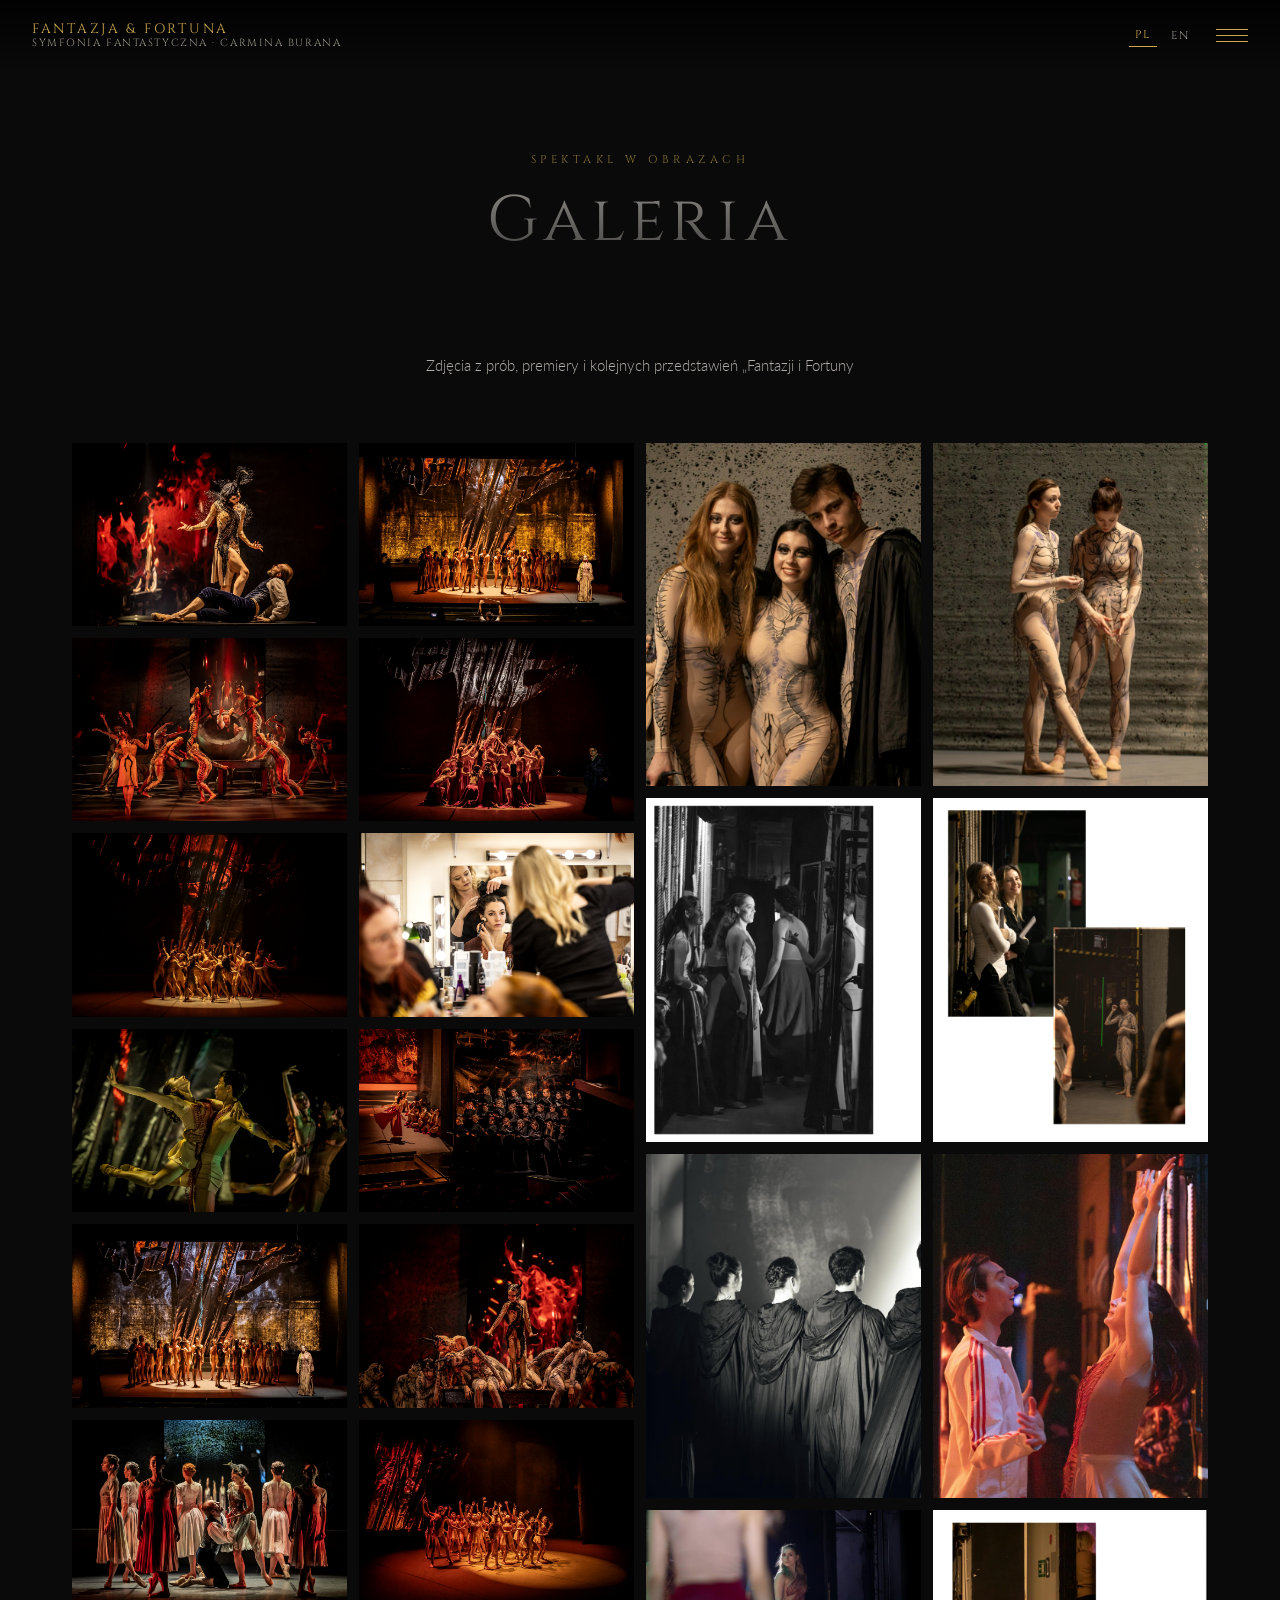
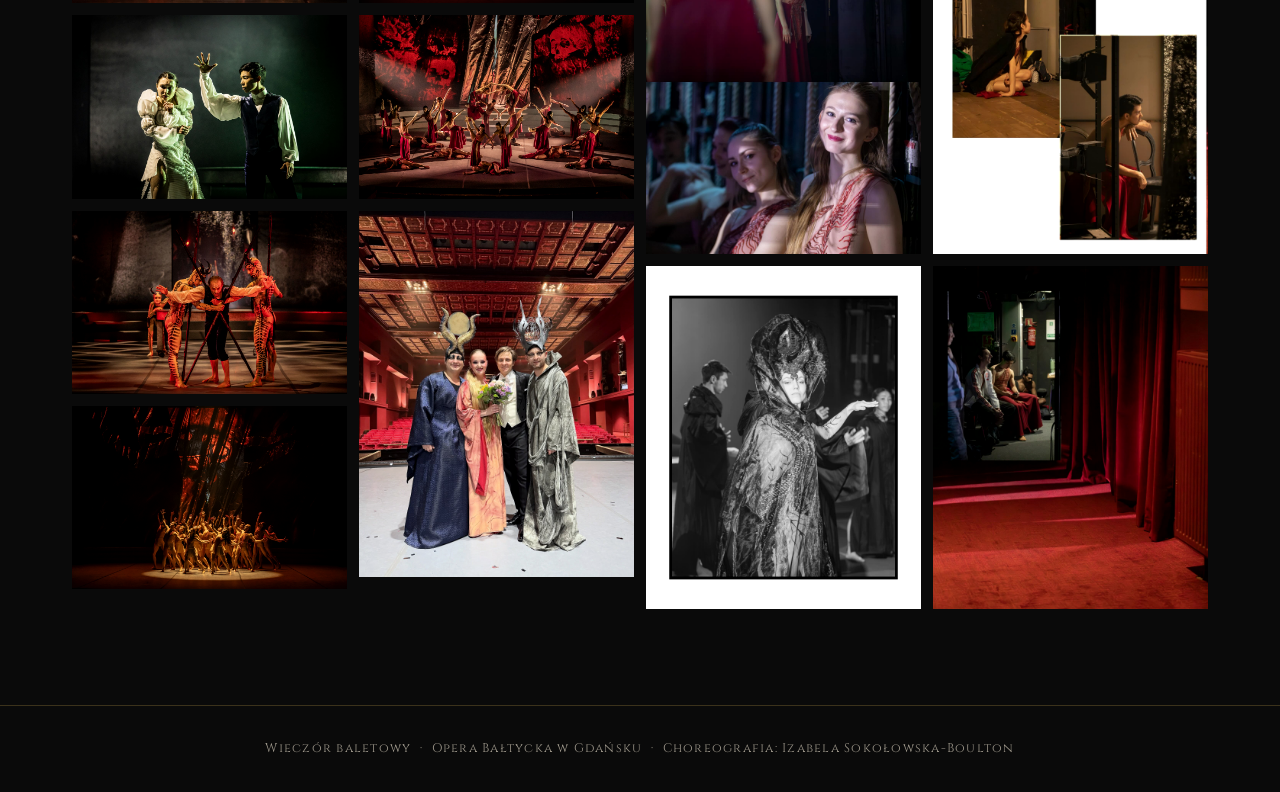
==== galeria.html @ 408fec38 "Initial commit: strona o balecie „Fantazja & Fortuna" Wieczór baletowy Opery Bałtyckiej w Gdańsku w " ====
<!DOCTYPE html>
<html lang="pl">
<head>
  <meta charset="UTF-8">
  <meta name="viewport" content="width=device-width, initial-scale=1.0">
  <title>Galeria — Fantazja &amp; Fortuna</title>
  <link rel="stylesheet" href="css/main.css">
  <link rel="stylesheet" href="css/pages.css">
</head>
<body>

  <header class="nav">
    <a href="index.html" class="nav__logo">
      Fantazja &amp; Fortuna
      <span data-pl="Symfonia fantastyczna · Carmina Burana" data-en="Symphonie fantastique · Carmina Burana">Symfonia fantastyczna · Carmina Burana</span>
    </a>
    <div class="nav__right">
      <div class="lang-toggle">
        <button data-lang="pl" class="active">PL</button>
        <button data-lang="en">EN</button>
      </div>
      <button class="hamburger" aria-label="Menu"><span></span><span></span><span></span></button>
    </div>
  </header>

  <div class="menu-overlay">
    <nav>
      <a href="historia.html"  data-pl="Historia"  data-en="History">Historia</a>
      <a href="postacie.html"  data-pl="Postacie"  data-en="Characters">Postacie</a>
      <a href="libretto.html"  data-pl="Libretto"  data-en="Libretto">Libretto</a>
      <a href="galeria.html"   data-pl="Galeria"   data-en="Gallery">Galeria</a>
      <a href="tworcy.html"    data-pl="Twórcy"    data-en="Creators">Twórcy</a>
      <a href="kulisy.html"    data-pl="Kulisy"    data-en="Behind the Scenes">Kulisy</a>
      <a href="wywiad.html"    data-pl="Wywiad"    data-en="Interview">Wywiad</a>
      <a href="recenzje.html"  data-pl="Recenzje"  data-en="Press">Recenzje</a>
    </nav>
  </div>

  <div class="page-wrapper">
    <div class="page-hero fade-in">
      <p class="page-hero__subtitle" data-pl="Spektakl w obrazach" data-en="The performance in images">Spektakl w obrazach</p>
      <h1 class="page-hero__title" data-pl="Galeria" data-en="Gallery">Galeria</h1>
    </div>

    <div class="content-container">

      <p class="reviews-intro fade-in"
         data-pl="Zdjęcia z prób, premiery i kolejnych przedstawień „Fantazji i Fortuny" w Operze Bałtyckiej. Kliknij dowolne zdjęcie, by powiększyć."
         data-en="Photographs from rehearsals, the premiere and subsequent performances of 'Fantazja i Fortuna' at the Baltic Opera. Click any image to enlarge.">
        Zdjęcia z prób, premiery i kolejnych przedstawień „Fantazji i Fortuny" w Operze Bałtyckiej. Kliknij dowolne zdjęcie, by powiększyć.
      </p>

      <div class="gallery-grid fade-in">
        <div class="gallery-item"><img src="images/em9a0101.jpg"  alt="Fantazja i Fortuna" loading="lazy"></div>
        <div class="gallery-item"><img src="images/em9a0285.jpg"  alt="Fantazja i Fortuna" loading="lazy"></div>
        <div class="gallery-item"><img src="images/em9a2918.jpg"  alt="Fantazja i Fortuna" loading="lazy"></div>
        <div class="gallery-item"><img src="images/em9a3453.jpg"  alt="Fantazja i Fortuna" loading="lazy"></div>
        <div class="gallery-item"><img src="images/em9a3940.jpg"  alt="Fantazja i Fortuna" loading="lazy"></div>
        <div class="gallery-item"><img src="images/em9a8054.jpg"  alt="Fantazja i Fortuna" loading="lazy"></div>
        <div class="gallery-item"><img src="images/em9a9064.jpg"  alt="Fantazja i Fortuna" loading="lazy"></div>
        <div class="gallery-item"><img src="images/em9a9777.jpg"  alt="Fantazja i Fortuna" loading="lazy"></div>

        <div class="gallery-item"><img src="images/Gallery/operabaltycka_1772820057_3847015925665320920_4190660989.jpg" alt="Fantazja i Fortuna" loading="lazy"></div>
        <div class="gallery-item"><img src="images/Gallery/operabaltycka_1772820057_3847015925740859498_4190660989.jpg" alt="Fantazja i Fortuna" loading="lazy"></div>
        <div class="gallery-item"><img src="images/Gallery/operabaltycka_1772820057_3847015925942179616_4190660989.jpg" alt="Fantazja i Fortuna" loading="lazy"></div>
        <div class="gallery-item"><img src="images/Gallery/operabaltycka_1772982040_3848374739979318592_4190660989.jpg" alt="Fantazja i Fortuna" loading="lazy"></div>
        <div class="gallery-item"><img src="images/Gallery/operabaltycka_1773072011_3849129467889825690_4190660989.jpg" alt="Fantazja i Fortuna" loading="lazy"></div>
        <div class="gallery-item"><img src="images/Gallery/operabaltycka_1773072011_3849129467906620906_4190660989.jpg" alt="Fantazja i Fortuna" loading="lazy"></div>
        <div class="gallery-item"><img src="images/Gallery/operabaltycka_1773072011_3849129469517206014_4190660989.jpg" alt="Fantazja i Fortuna" loading="lazy"></div>
        <div class="gallery-item"><img src="images/Gallery/operabaltycka_1774446989_3860663620112060786_4190660989.jpg" alt="Fantazja i Fortuna" loading="lazy"></div>

        <div class="gallery-item"><img src="images/Gallery/michalslawecki_1773578879_3853375913857956990_328093581.jpg" alt="Michał Sławecki — Fortuna" loading="lazy"></div>

        <div class="gallery-item"><img src="images/Gallery/vicatrus__1773865595_3855784409589149891_52943189507.jpg" alt="Fantazja i Fortuna" loading="lazy"></div>
        <div class="gallery-item"><img src="images/Gallery/vicatrus__1773865595_3855784413791813294_52943189507.jpg" alt="Fantazja i Fortuna" loading="lazy"></div>
        <div class="gallery-item"><img src="images/Gallery/vicatrus__1773865595_3855784413967943851_52943189507.jpg" alt="Fantazja i Fortuna" loading="lazy"></div>
        <div class="gallery-item"><img src="images/Gallery/vicatrus__1773865595_3855784416752991549_52943189507.jpg" alt="Fantazja i Fortuna" loading="lazy"></div>
        <div class="gallery-item"><img src="images/Gallery/vicatrus__1773865595_3855784425846275088_52943189507.jpg" alt="Fantazja i Fortuna" loading="lazy"></div>
        <div class="gallery-item"><img src="images/Gallery/vicatrus__1773865595_3855784427733667390_52943189507.jpg" alt="Fantazja i Fortuna" loading="lazy"></div>
        <div class="gallery-item"><img src="images/Gallery/vicatrus__1773865595_3855784431114280776_52943189507.jpg" alt="Fantazja i Fortuna" loading="lazy"></div>
        <div class="gallery-item"><img src="images/Gallery/vicatrus__1773865595_3855784433899309287_52943189507.jpg" alt="Fantazja i Fortuna" loading="lazy"></div>
        <div class="gallery-item"><img src="images/Gallery/vicatrus__1773865595_3855784437917476247_52943189507.jpg" alt="Fantazja i Fortuna" loading="lazy"></div>
        <div class="gallery-item"><img src="images/Gallery/vicatrus__1773865595_3855784441105092769_52943189507.jpg" alt="Fantazja i Fortuna" loading="lazy"></div>
      </div>

    </div>
  </div>

  <!-- LIGHTBOX -->
  <div class="lightbox">
    <button class="lightbox__close" aria-label="Zamknij">×</button>
    <button class="lightbox__nav lightbox__prev" aria-label="Poprzednie">‹</button>
    <img class="lightbox__img" src="" alt="">
    <button class="lightbox__nav lightbox__next" aria-label="Następne">›</button>
  </div>

  <footer>
    <p>
      <span data-pl="Wieczór baletowy" data-en="A ballet evening">Wieczór baletowy</span>
      &nbsp;·&nbsp; Opera Bałtycka w Gdańsku &nbsp;·&nbsp;
      <span data-pl="Choreografia: Izabela Sokołowska-Boulton" data-en="Choreography: Izabela Sokołowska-Boulton">Choreografia: Izabela Sokołowska-Boulton</span>
    </p>
  </footer>

  <script src="js/main.js"></script>
</body>
</html>
---- css/main.css ----
@import url('https://fonts.googleapis.com/css2?family=Cinzel:wght@400;600;700&family=Lato:wght@300;400;700&display=swap');

/* ── ZMIENNE ── */
:root {
  --bg:         #0a0a0a;
  --bg-2:       #111111;
  --bg-3:       #1a1a1a;
  --text:       #f5f0e8;
  --text-muted: #9a9488;
  --gold:       #c9a84c;
  --gold-dark:  #8a6f2e;
  --red:        #8b1a1a;
  --border:     rgba(201,168,76,0.25);
  --border-h:   rgba(201,168,76,0.6);

  --font-display: 'Cinzel', serif;
  --font-body:    'Lato', sans-serif;

  --nav-h: 70px;
  --max-w: 1200px;
  --transition: 0.35s ease;
}

/* ── RESET ── */
*, *::before, *::after { box-sizing: border-box; margin: 0; padding: 0; }
html { scroll-behavior: smooth; }

body {
  background: var(--bg);
  color: var(--text);
  font-family: var(--font-body);
  font-weight: 300;
  line-height: 1.75;
  min-height: 100dvh;
}

img { display: block; max-width: 100%; }
a  { color: var(--gold); text-decoration: none; transition: color var(--transition); }
a:hover { color: var(--text); }

/* ── NAWIGACJA ── */
.nav {
  position: fixed;
  top: 0; left: 0; right: 0;
  z-index: 100;
  display: flex;
  align-items: center;
  justify-content: space-between;
  padding: 0 2rem;
  height: var(--nav-h);
  background: linear-gradient(to bottom, rgba(0,0,0,0.85) 0%, transparent 100%);
  transition: background var(--transition);
}

.nav.scrolled {
  background: rgba(10,10,10,0.97);
  border-bottom: 1px solid var(--border);
}

/* Logo */
.nav__logo {
  font-family: var(--font-display);
  font-size: 0.85rem;
  letter-spacing: 0.2em;
  color: var(--gold);
  text-transform: uppercase;
  text-decoration: none;
  line-height: 1.2;
}
.nav__logo span { display: block; font-size: 0.65rem; color: var(--text-muted); letter-spacing: 0.15em; }

/* Prawa strona: PL/EN + hamburger */
.nav__right {
  display: flex;
  align-items: center;
  gap: 1.25rem;
}

/* Przełącznik języka */
.lang-toggle {
  display: flex;
  gap: 0.5rem;
  font-family: var(--font-display);
  font-size: 0.7rem;
  letter-spacing: 0.15em;
}
.lang-toggle button {
  background: none;
  border: none;
  color: var(--text-muted);
  cursor: pointer;
  padding: 0.25rem 0.4rem;
  font-family: inherit;
  font-size: inherit;
  letter-spacing: inherit;
  transition: color var(--transition);
}
.lang-toggle button.active { color: var(--gold); border-bottom: 1px solid var(--gold); }
.lang-toggle button:hover  { color: var(--text); }

/* Hamburger */
.hamburger {
  display: flex;
  flex-direction: column;
  justify-content: center;
  gap: 5px;
  width: 32px;
  height: 32px;
  background: none;
  border: none;
  cursor: pointer;
  padding: 0;
}
.hamburger span {
  display: block;
  width: 100%;
  height: 1px;
  background: var(--gold);
  transition: all var(--transition);
  transform-origin: center;
}
.hamburger.open span:nth-child(1) { transform: translateY(6px) rotate(45deg); }
.hamburger.open span:nth-child(2) { opacity: 0; transform: scaleX(0); }
.hamburger.open span:nth-child(3) { transform: translateY(-6px) rotate(-45deg); }

/* ── MENU OVERLAY ── */
.menu-overlay {
  position: fixed;
  inset: 0;
  z-index: 99;
  background: rgba(5,5,5,0.97);
  display: flex;
  flex-direction: column;
  align-items: center;
  justify-content: center;
  gap: 0;
  opacity: 0;
  pointer-events: none;
  transition: opacity 0.4s ease;
}
.menu-overlay.open {
  opacity: 1;
  pointer-events: all;
}

.menu-overlay::before,
.menu-overlay::after {
  content: '';
  position: absolute;
  left: 50%;
  transform: translateX(-50%);
  width: 1px;
  background: var(--border);
}
.menu-overlay::before { top: 60px; bottom: 60px; }

.menu-overlay nav {
  display: flex;
  flex-direction: column;
  align-items: center;
  gap: 0.5rem;
}

.menu-overlay nav a {
  font-family: var(--font-display);
  font-size: clamp(1.4rem, 4vw, 2.2rem);
  letter-spacing: 0.2em;
  color: var(--text-muted);
  text-transform: uppercase;
  padding: 0.6rem 3rem;
  transition: color var(--transition), letter-spacing var(--transition);
  position: relative;
}
.menu-overlay nav a::after {
  content: '';
  position: absolute;
  bottom: 0; left: 3rem; right: 3rem;
  height: 1px;
  background: var(--border);
  transform: scaleX(0);
  transition: transform var(--transition);
}
.menu-overlay nav a:hover {
  color: var(--gold);
  letter-spacing: 0.3em;
}
.menu-overlay nav a:hover::after { transform: scaleX(1); }
.menu-overlay nav a.active { color: var(--gold); }

/* ── WSPÓLNE ELEMENTY PODSTRON ── */
.page-wrapper {
  padding-top: var(--nav-h);
  min-height: 100dvh;
}

.page-hero {
  position: relative;
  padding: 5rem 2rem 4rem;
  text-align: center;
  overflow: hidden;
}
.page-hero::before {
  content: '';
  position: absolute;
  inset: 0;
  background: linear-gradient(180deg, transparent 0%, var(--bg) 100%);
  pointer-events: none;
}
.page-hero__subtitle {
  font-family: var(--font-display);
  font-size: 0.7rem;
  letter-spacing: 0.4em;
  color: var(--gold);
  text-transform: uppercase;
  margin-bottom: 1rem;
}
.page-hero__title {
  font-family: var(--font-display);
  font-size: clamp(2rem, 6vw, 4rem);
  font-weight: 400;
  letter-spacing: 0.1em;
  color: var(--text);
  line-height: 1.1;
}

/* Separator art deco */
.deco-separator {
  display: flex;
  align-items: center;
  gap: 1rem;
  margin: 3rem auto;
  max-width: 400px;
  padding: 0 2rem;
}
.deco-separator::before,
.deco-separator::after {
  content: '';
  flex: 1;
  height: 1px;
  background: var(--border);
}
.deco-separator__diamond {
  width: 8px; height: 8px;
  background: var(--gold);
  transform: rotate(45deg);
  flex-shrink: 0;
}

/* Kontener treści */
.content-container {
  max-width: var(--max-w);
  margin: 0 auto;
  padding: 2rem 2rem 6rem;
}

.section-title {
  font-family: var(--font-display);
  font-size: clamp(1rem, 2.5vw, 1.4rem);
  letter-spacing: 0.3em;
  text-transform: uppercase;
  color: var(--gold);
  margin-bottom: 2rem;
}

/* Cytaty pull-quote */
.pull-quote {
  position: relative;
  padding: 2rem 2.5rem;
  margin: 3rem 0;
  border-left: 2px solid var(--gold);
  background: rgba(201,168,76,0.04);
}
.pull-quote::before {
  content: '\201C';
  position: absolute;
  top: -1rem; left: 1.5rem;
  font-family: var(--font-display);
  font-size: 5rem;
  color: var(--gold);
  opacity: 0.3;
  line-height: 1;
}
.pull-quote p {
  font-size: 1.1rem;
  font-style: italic;
  color: var(--text);
  margin-bottom: 0.75rem;
}
.pull-quote cite {
  font-size: 0.8rem;
  letter-spacing: 0.15em;
  color: var(--gold);
  font-style: normal;
  font-family: var(--font-display);
  text-transform: uppercase;
}

/* ── ANIMACJE ── */
.fade-in {
  opacity: 0;
  transform: translateY(24px);
  transition: opacity 0.7s ease, transform 0.7s ease;
}
.fade-in.visible {
  opacity: 1;
  transform: translateY(0);
}

/* ── FOOTER ── */
footer {
  text-align: center;
  padding: 2rem;
  border-top: 1px solid var(--border);
  color: var(--text-muted);
  font-size: 0.78rem;
  letter-spacing: 0.1em;
  font-family: var(--font-display);
}
footer a { color: var(--text-muted); }
footer a:hover { color: var(--gold); }

/* ── RESPONSYWNOŚĆ ── */
@media (max-width: 768px) {
  .nav { padding: 0 1.25rem; }
  .content-container { padding: 1.5rem 1.25rem 5rem; }
  .page-hero { padding: 4rem 1.25rem 3rem; }
  .menu-overlay nav a { font-size: 1.4rem; padding: 0.5rem 2rem; }
}
---- css/pages.css ----
/* ── STRONA GŁÓWNA ── */
.hero {
  position: relative;
  height: 100dvh;
  overflow: hidden;
  display: flex;
  align-items: center;
  justify-content: center;
}

.hero__bg {
  position: absolute;
  inset: 0;
  width: 100%;
  height: 100%;
  object-fit: cover;
  object-position: center;
  z-index: 0;
}

.hero__overlay {
  position: absolute;
  inset: 0;
  background: linear-gradient(
    to bottom,
    rgba(0,0,0,0.35) 0%,
    rgba(0,0,0,0.2) 40%,
    rgba(0,0,0,0.7) 100%
  );
  z-index: 1;
}

.hero__content {
  position: relative;
  z-index: 2;
  text-align: center;
  padding: 0 2rem;
}

.hero__welcome {
  display: block;
  font-family: var(--font-display);
  font-size: clamp(0.8rem, 2vw, 1.1rem);
  font-weight: 400;
  letter-spacing: 0.6em;
  color: rgba(245,240,232,0.85);
  text-transform: lowercase;
  margin-bottom: 0.5rem;
}

.hero__title {
  font-family: var(--font-display);
  font-size: clamp(2.2rem, 6.5vw, 5.5rem);
  font-weight: 700;
  letter-spacing: 0.18em;
  color: var(--gold);
  text-transform: uppercase;
  line-height: 1;
  text-shadow: 0 0 80px rgba(201,168,76,0.35);
}

.hero__title .ampersand {
  color: rgba(245,240,232,0.65);
  font-weight: 400;
  margin: 0 0.15em;
}

.hero__subtitle-line {
  display: block;
  font-family: var(--font-display);
  font-size: clamp(0.55rem, 1.2vw, 0.8rem);
  letter-spacing: 0.35em;
  color: rgba(245,240,232,0.65);
  text-transform: uppercase;
  margin-top: 1.5rem;
}

.hero__scroll {
  position: absolute;
  bottom: 2rem;
  left: 50%;
  transform: translateX(-50%);
  z-index: 2;
  display: flex;
  flex-direction: column;
  align-items: center;
  gap: 0.5rem;
  color: var(--text-muted);
  font-family: var(--font-display);
  font-size: 0.6rem;
  letter-spacing: 0.3em;
  text-transform: uppercase;
  cursor: pointer;
  text-decoration: none;
}

.hero__scroll-line {
  width: 1px;
  height: 50px;
  background: linear-gradient(to bottom, var(--gold), transparent);
  animation: scrollPulse 2s ease-in-out infinite;
}

@keyframes scrollPulse {
  0%, 100% { opacity: 0.4; transform: scaleY(1); }
  50%       { opacity: 1;   transform: scaleY(1.1); }
}

/* Info bar pod hero */
.info-bar {
  background: var(--bg-2);
  border-top: 1px solid var(--border);
  border-bottom: 1px solid var(--border);
  padding: 1.5rem 2rem;
  display: flex;
  justify-content: center;
  gap: 4rem;
  flex-wrap: wrap;
}
.info-bar__item {
  text-align: center;
  font-family: var(--font-display);
}
.info-bar__label {
  display: block;
  font-size: 0.6rem;
  letter-spacing: 0.3em;
  color: var(--gold);
  text-transform: uppercase;
  margin-bottom: 0.3rem;
}
.info-bar__value {
  font-size: 0.85rem;
  letter-spacing: 0.1em;
  color: var(--text);
}

/* Karty dwóch aktów na stronie głównej */
.acts-preview {
  display: grid;
  grid-template-columns: 1fr 1fr;
  gap: 2rem;
  margin-top: 4rem;
}

.act-preview {
  position: relative;
  padding: 3rem 2.5rem;
  border: 1px solid var(--border);
  background: var(--bg-2);
  text-align: center;
  transition: border-color var(--transition), transform var(--transition);
}
.act-preview:hover {
  border-color: var(--gold);
  transform: translateY(-4px);
}

.act-preview__number {
  font-family: var(--font-display);
  font-size: 0.65rem;
  letter-spacing: 0.4em;
  color: var(--gold);
  text-transform: uppercase;
  margin-bottom: 1rem;
}
.act-preview__title {
  font-family: var(--font-display);
  font-size: 2rem;
  letter-spacing: 0.15em;
  color: var(--text);
  margin-bottom: 0.5rem;
  text-transform: uppercase;
}
.act-preview__music {
  font-family: var(--font-display);
  font-size: 0.7rem;
  letter-spacing: 0.2em;
  color: var(--text-muted);
  text-transform: uppercase;
  margin-bottom: 1.5rem;
  font-style: italic;
}
.act-preview__desc {
  font-size: 0.95rem;
  color: rgba(245,240,232,0.75);
  line-height: 1.7;
}

@media (max-width: 768px) {
  .acts-preview { grid-template-columns: 1fr; }
}

/* ── HISTORIA ── */
.historia-grid {
  display: grid;
  grid-template-columns: 1fr 1fr;
  gap: 5rem;
  align-items: start;
  margin-bottom: 4rem;
}

.historia-text p {
  margin-bottom: 1.25rem;
  color: rgba(245,240,232,0.85);
  font-size: 1rem;
}

.historia-visual {
  position: sticky;
  top: calc(var(--nav-h) + 2rem);
}

.historia-frame {
  border: 1px solid var(--border);
  padding: 2px;
  background: var(--bg-3);
}

.historia-frame img {
  width: 100%;
  filter: sepia(20%) contrast(1.1);
  display: block;
}

.historia-caption {
  padding: 1rem;
  font-family: var(--font-display);
  font-size: 0.65rem;
  letter-spacing: 0.15em;
  color: var(--text-muted);
  text-align: center;
  border-top: 1px solid var(--border);
  text-transform: uppercase;
}

.fact-box {
  background: var(--bg-2);
  border: 1px solid var(--border);
  padding: 2rem;
  margin: 2rem 0;
}

.fact-box__title {
  font-family: var(--font-display);
  font-size: 0.7rem;
  letter-spacing: 0.3em;
  color: var(--gold);
  text-transform: uppercase;
  margin-bottom: 1rem;
}

.fact-box ul {
  list-style: none;
  display: flex;
  flex-direction: column;
  gap: 0.5rem;
}

.fact-box ul li {
  padding-left: 1.5rem;
  position: relative;
  font-size: 0.9rem;
  color: rgba(245,240,232,0.8);
}

.fact-box ul li::before {
  content: '◆';
  position: absolute;
  left: 0;
  font-size: 0.4rem;
  color: var(--gold);
  top: 0.45em;
}

@media (max-width: 768px) {
  .historia-grid { grid-template-columns: 1fr; gap: 2rem; }
  .historia-visual { position: static; }
}

/* ── POSTACIE ── */
.characters-grid {
  display: grid;
  grid-template-columns: repeat(auto-fit, minmax(260px, 1fr));
  gap: 2rem;
}

.character-card {
  background: var(--bg-2);
  border: 1px solid var(--border);
  overflow: hidden;
  transition: border-color var(--transition), transform var(--transition);
}

.character-card:hover {
  border-color: var(--gold);
  transform: translateY(-4px);
}

.character-card__img {
  width: 100%;
  aspect-ratio: 3/4;
  object-fit: cover;
  object-position: top;
  filter: grayscale(15%) contrast(1.05);
  transition: filter var(--transition);
}

.character-card:hover .character-card__img {
  filter: grayscale(0%) contrast(1.1);
}

.character-card__body {
  padding: 1.5rem;
  border-top: 1px solid var(--border);
}

.character-card__name {
  font-family: var(--font-display);
  font-size: 1rem;
  letter-spacing: 0.15em;
  color: var(--gold);
  margin-bottom: 0.5rem;
  text-transform: uppercase;
}

.character-card__role {
  font-size: 0.7rem;
  letter-spacing: 0.2em;
  color: var(--text-muted);
  text-transform: uppercase;
  font-family: var(--font-display);
  margin-bottom: 1rem;
}

.character-card__cast {
  font-size: 0.7rem;
  letter-spacing: 0.15em;
  color: var(--gold);
  text-transform: uppercase;
  font-family: var(--font-display);
  margin-bottom: 1rem;
  padding-bottom: 0.75rem;
  border-bottom: 1px solid var(--border);
}

.character-card__desc {
  font-size: 0.9rem;
  color: rgba(245,240,232,0.75);
  line-height: 1.65;
}

/* Placeholder zamiast zdjęcia postaci */
.character-placeholder {
  width: 100%;
  aspect-ratio: 3/4;
  background: var(--bg-3);
  border-bottom: 1px solid var(--border);
  display: flex;
  align-items: center;
  justify-content: center;
  font-family: var(--font-display);
  font-size: 0.65rem;
  letter-spacing: 0.25em;
  color: var(--text-muted);
  text-transform: uppercase;
  background-image: repeating-linear-gradient(
    45deg,
    transparent,
    transparent 20px,
    rgba(201,168,76,0.03) 20px,
    rgba(201,168,76,0.03) 21px
  );
  text-align: center;
  padding: 1rem;
}

/* ── LIBRETTO ── */
.libretto-intro {
  max-width: 800px;
  margin: 0 auto 4rem;
  text-align: center;
}

.libretto-intro p {
  font-size: 1.05rem;
  color: rgba(245,240,232,0.8);
  margin-bottom: 1rem;
}

.libretto-part {
  max-width: 820px;
  margin: 0 auto 4rem;
}

.libretto-part__number {
  font-family: var(--font-display);
  font-size: 0.65rem;
  letter-spacing: 0.4em;
  color: var(--gold);
  text-transform: uppercase;
  margin-bottom: 0.5rem;
}

.libretto-part__title {
  font-family: var(--font-display);
  font-size: clamp(1.3rem, 3.2vw, 1.8rem);
  letter-spacing: 0.1em;
  color: var(--text);
  margin-bottom: 0.4rem;
}

.libretto-part__music {
  font-family: var(--font-display);
  font-size: 0.75rem;
  letter-spacing: 0.2em;
  color: var(--text-muted);
  text-transform: uppercase;
  margin-bottom: 1.5rem;
  padding-bottom: 1rem;
  border-bottom: 1px solid var(--border);
  font-style: italic;
}

.libretto-part p {
  font-size: 0.98rem;
  color: rgba(245,240,232,0.82);
  margin-bottom: 1rem;
  line-height: 1.85;
}

/* Lista części/pieśni w libretcie */
.scene-list {
  list-style: none;
  margin: 1.5rem 0 2rem;
  border: 1px solid var(--border);
  background: var(--bg-2);
}

.scene-list li {
  display: grid;
  grid-template-columns: 60px 1fr;
  gap: 1.5rem;
  padding: 1rem 1.5rem;
  border-bottom: 1px solid var(--border);
  align-items: baseline;
}

.scene-list li:last-child { border-bottom: none; }

.scene-list .scene-num {
  font-family: var(--font-display);
  font-size: 0.7rem;
  letter-spacing: 0.2em;
  color: var(--gold);
}

.scene-list .scene-name {
  font-size: 0.95rem;
  color: var(--text);
}

.scene-list .scene-name em {
  display: block;
  font-size: 0.78rem;
  color: var(--text-muted);
  letter-spacing: 0.05em;
  margin-top: 0.2rem;
  font-style: italic;
}

/* ── GALERIA ── */
.gallery-grid {
  columns: 4;
  column-gap: 0.75rem;
}

.gallery-item {
  break-inside: avoid;
  margin-bottom: 0.75rem;
  overflow: hidden;
  cursor: pointer;
  position: relative;
}

.gallery-item img {
  width: 100%;
  display: block;
  filter: grayscale(10%) contrast(1.05);
  transition: filter var(--transition), transform 0.5s ease;
}

.gallery-item:hover img {
  filter: grayscale(0%) contrast(1.1);
  transform: scale(1.02);
}

.lightbox {
  position: fixed;
  inset: 0;
  z-index: 200;
  background: rgba(0,0,0,0.95);
  display: flex;
  align-items: center;
  justify-content: center;
  opacity: 0;
  pointer-events: none;
  transition: opacity 0.3s ease;
}

.lightbox.open {
  opacity: 1;
  pointer-events: all;
}

.lightbox__img {
  max-width: 90vw;
  max-height: 90dvh;
  object-fit: contain;
  border: 1px solid var(--border);
}

.lightbox__close {
  position: absolute;
  top: 1.5rem; right: 2rem;
  font-family: var(--font-display);
  font-size: 1.5rem;
  color: var(--gold);
  background: none;
  border: none;
  cursor: pointer;
  letter-spacing: 0.1em;
  line-height: 1;
}

.lightbox__nav {
  position: absolute;
  top: 50%;
  transform: translateY(-50%);
  font-size: 2rem;
  color: var(--gold);
  background: none;
  border: none;
  cursor: pointer;
  padding: 1rem;
  opacity: 0.6;
  transition: opacity var(--transition);
}
.lightbox__nav:hover { opacity: 1; }
.lightbox__prev { left: 1rem; }
.lightbox__next { right: 1rem; }

@media (max-width: 1024px) { .gallery-grid { columns: 3; } }
@media (max-width: 768px)  { .gallery-grid { columns: 2; } }
@media (max-width: 480px)  { .gallery-grid { columns: 1; } }

/* ── TWÓRCY ── */
.creators-main {
  display: flex;
  flex-direction: column;
  gap: 5rem;
  margin-bottom: 5rem;
}

.creator-feature {
  display: grid;
  grid-template-columns: 340px 1fr;
  gap: 4rem;
  align-items: start;
}

.creator-feature.reverse {
  grid-template-columns: 1fr 340px;
}
.creator-feature.reverse .creator-feature__img-wrap { order: 2; }
.creator-feature.reverse .creator-feature__body { order: 1; }

.creator-feature__img-wrap {
  position: relative;
}

.creator-feature__img-wrap::before {
  content: '';
  position: absolute;
  top: 1rem; left: 1rem; right: -1rem; bottom: -1rem;
  border: 1px solid var(--border);
  z-index: 0;
}

.creator-feature__img {
  position: relative;
  z-index: 1;
  width: 100%;
  aspect-ratio: 3/4;
  object-fit: cover;
  object-position: top;
  filter: grayscale(15%) contrast(1.05);
}

.creator-placeholder {
  position: relative;
  z-index: 1;
  width: 100%;
  aspect-ratio: 3/4;
  background: var(--bg-3);
  border: 1px solid var(--border);
  display: flex;
  align-items: center;
  justify-content: center;
  font-family: var(--font-display);
  font-size: 0.7rem;
  letter-spacing: 0.2em;
  color: var(--text-muted);
  text-transform: uppercase;
  text-align: center;
  padding: 1rem;
}

.creator-feature__label {
  font-family: var(--font-display);
  font-size: 0.65rem;
  letter-spacing: 0.4em;
  color: var(--gold);
  text-transform: uppercase;
  margin-bottom: 0.75rem;
}

.creator-feature__name {
  font-family: var(--font-display);
  font-size: clamp(1.5rem, 3vw, 2.2rem);
  letter-spacing: 0.08em;
  color: var(--text);
  line-height: 1.1;
  margin-bottom: 0.4rem;
}

.creator-feature__role {
  font-family: var(--font-display);
  font-size: 0.75rem;
  letter-spacing: 0.25em;
  color: var(--text-muted);
  text-transform: uppercase;
  margin-bottom: 1.5rem;
  padding-bottom: 1.5rem;
  border-bottom: 1px solid var(--border);
}

.creator-feature__bio {
  color: rgba(245,240,232,0.8);
  font-size: 0.95rem;
  line-height: 1.8;
  margin-bottom: 1rem;
}

.awards-list {
  list-style: none;
  margin-top: 1.5rem;
  display: flex;
  flex-direction: column;
  gap: 0.6rem;
}

.awards-list li {
  padding: 0.5rem 1rem;
  background: rgba(201,168,76,0.05);
  border-left: 2px solid var(--gold);
  font-size: 0.85rem;
  color: rgba(245,240,232,0.75);
}

.awards-list li strong {
  color: var(--gold);
  font-weight: 700;
}

/* Pomocniczy twórcy */
.creators-secondary {
  display: grid;
  grid-template-columns: repeat(auto-fit, minmax(240px, 1fr));
  gap: 1.5rem;
  padding-top: 3rem;
  border-top: 1px solid var(--border);
}

.creator-minor {
  padding: 1.5rem;
  background: var(--bg-2);
  border: 1px solid var(--border);
  transition: border-color var(--transition);
}

.creator-minor:hover { border-color: var(--border-h); }

.creator-minor__role {
  font-family: var(--font-display);
  font-size: 0.6rem;
  letter-spacing: 0.35em;
  color: var(--gold);
  text-transform: uppercase;
  margin-bottom: 0.4rem;
}

.creator-minor__name {
  font-family: var(--font-display);
  font-size: 1rem;
  letter-spacing: 0.08em;
  color: var(--text);
  margin-bottom: 0.75rem;
}

.creator-minor__desc {
  font-size: 0.85rem;
  color: var(--text-muted);
  line-height: 1.65;
}

@media (max-width: 900px) {
  .creator-feature,
  .creator-feature.reverse {
    grid-template-columns: 1fr;
  }
  .creator-feature__img-wrap { max-width: 320px; }
  .creator-feature.reverse .creator-feature__img-wrap { order: 0; }
  .creator-feature.reverse .creator-feature__body { order: 0; }
}

/* ── KULISY / PLACEHOLDER ── */
.kulisy-intro {
  max-width: 800px;
  margin: 0 auto 3rem;
  text-align: center;
  color: rgba(245,240,232,0.8);
  font-size: 1rem;
  line-height: 1.8;
}

.kulisy-coming {
  max-width: 600px;
  margin: 4rem auto;
  text-align: center;
  padding: 3rem 2rem;
  border: 1px solid var(--border);
  background: var(--bg-2);
}

.kulisy-coming__icon {
  font-size: 2.5rem;
  margin-bottom: 1rem;
  opacity: 0.4;
}

.kulisy-coming__text {
  font-family: var(--font-display);
  font-size: 0.75rem;
  letter-spacing: 0.3em;
  color: var(--text-muted);
  text-transform: uppercase;
  line-height: 1.8;
}

/* ── RECENZJE ── */
.reviews-intro {
  max-width: 700px;
  margin: 0 auto 4rem;
  text-align: center;
  color: rgba(245,240,232,0.7);
  font-size: 0.95rem;
  line-height: 1.75;
}

.reviews-grid {
  display: grid;
  grid-template-columns: repeat(auto-fit, minmax(320px, 1fr));
  gap: 2rem;
  margin-bottom: 4rem;
}

.review-card {
  background: var(--bg-2);
  border: 1px solid var(--border);
  padding: 2.5rem;
  position: relative;
  transition: border-color var(--transition);
}

.review-card:hover { border-color: var(--border-h); }

.review-card__mark {
  font-family: var(--font-display);
  font-size: 5rem;
  color: var(--gold);
  opacity: 0.2;
  line-height: 0.8;
  margin-bottom: 0.5rem;
  user-select: none;
}

.review-card__text {
  font-size: 1rem;
  font-style: italic;
  color: var(--text);
  line-height: 1.75;
  margin-bottom: 1.5rem;
}

.review-card__source {
  font-family: var(--font-display);
  font-size: 0.65rem;
  letter-spacing: 0.3em;
  color: var(--gold);
  text-transform: uppercase;
}

.review-card__source a {
  color: inherit;
  text-decoration: none;
  transition: opacity var(--transition);
}
.review-card__source a:hover { opacity: 0.7; }

.reviews-media-logos {
  text-align: center;
  padding-top: 3rem;
  border-top: 1px solid var(--border);
}

.reviews-media-logos__label {
  font-family: var(--font-display);
  font-size: 0.65rem;
  letter-spacing: 0.35em;
  color: var(--text-muted);
  text-transform: uppercase;
  margin-bottom: 2rem;
}

.media-logos {
  display: flex;
  flex-wrap: wrap;
  justify-content: center;
  gap: 2rem;
}

.media-logo {
  font-family: var(--font-display);
  font-size: 0.75rem;
  letter-spacing: 0.2em;
  color: var(--text-muted);
  text-transform: uppercase;
  padding: 0.5rem 1.25rem;
  border: 1px solid var(--border);
  transition: all var(--transition);
}
.media-logo:hover {
  color: var(--gold);
  border-color: var(--border-h);
  text-decoration: none;
}
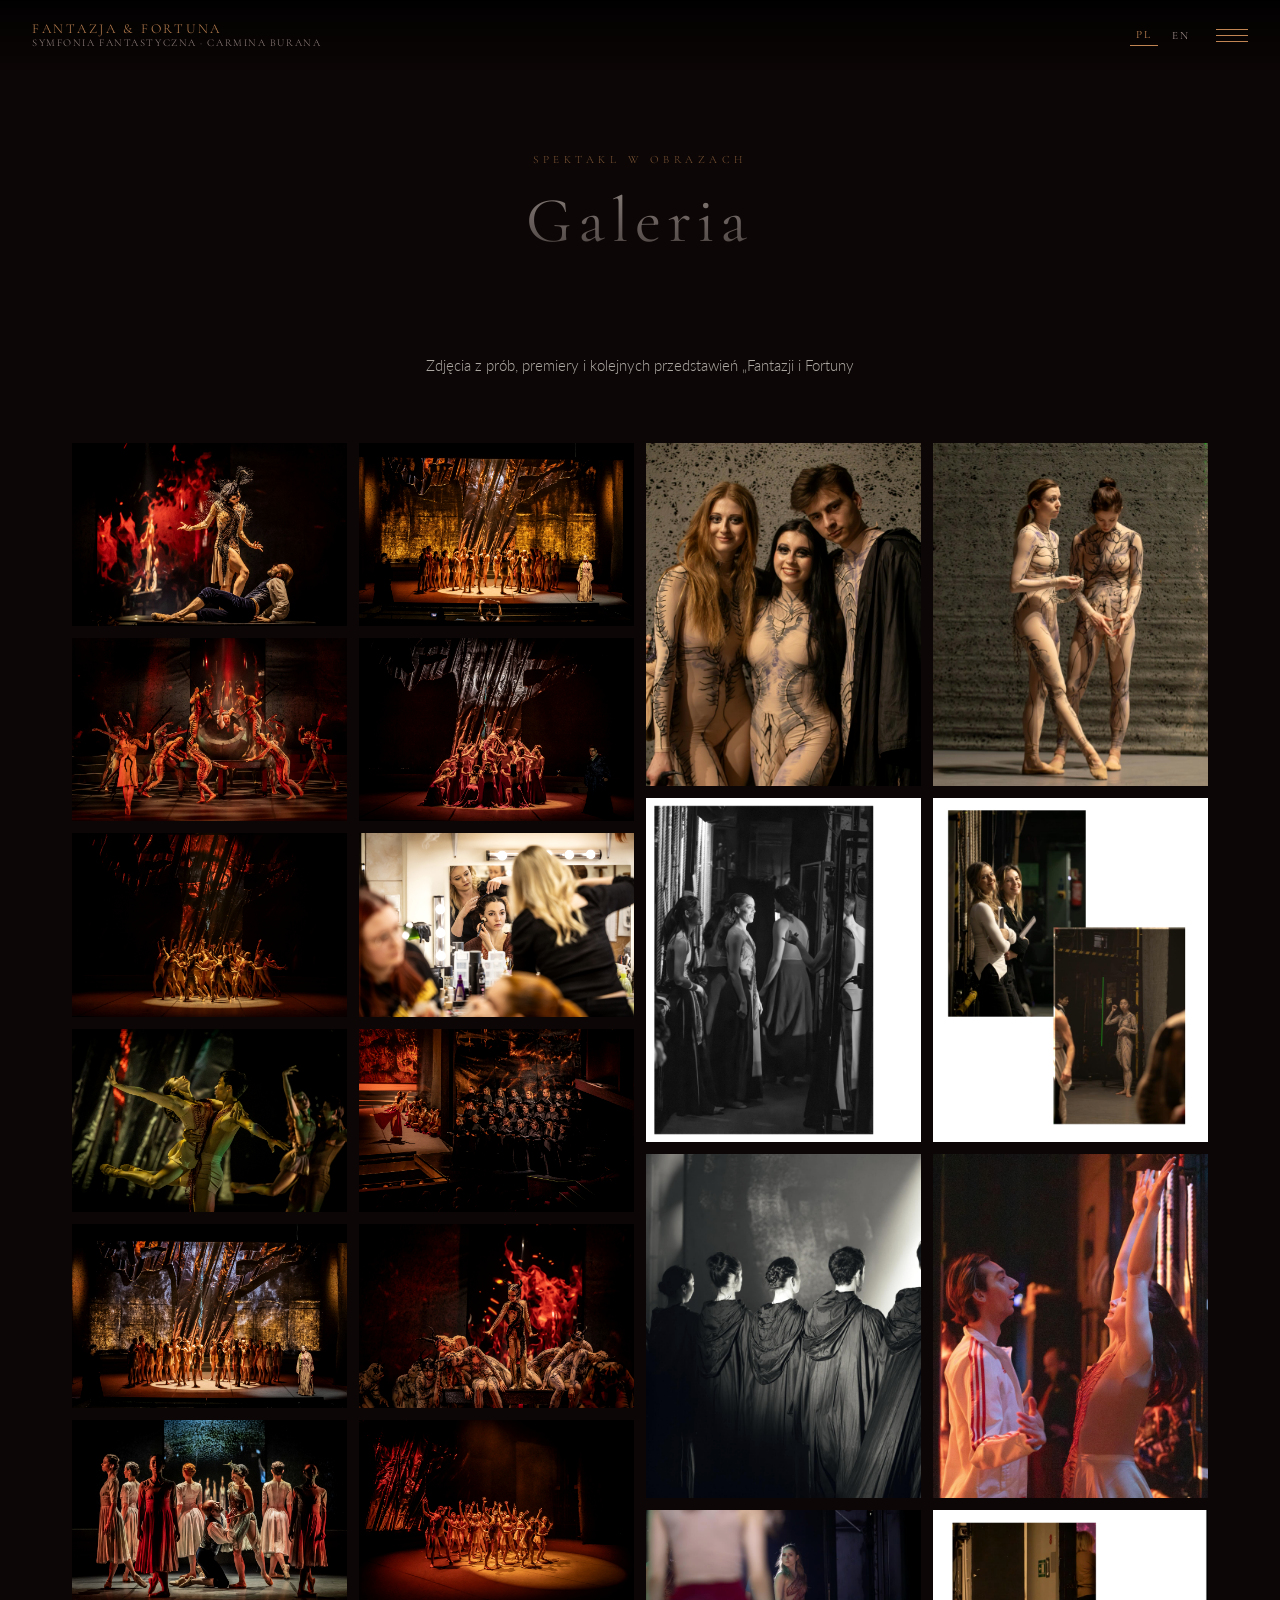
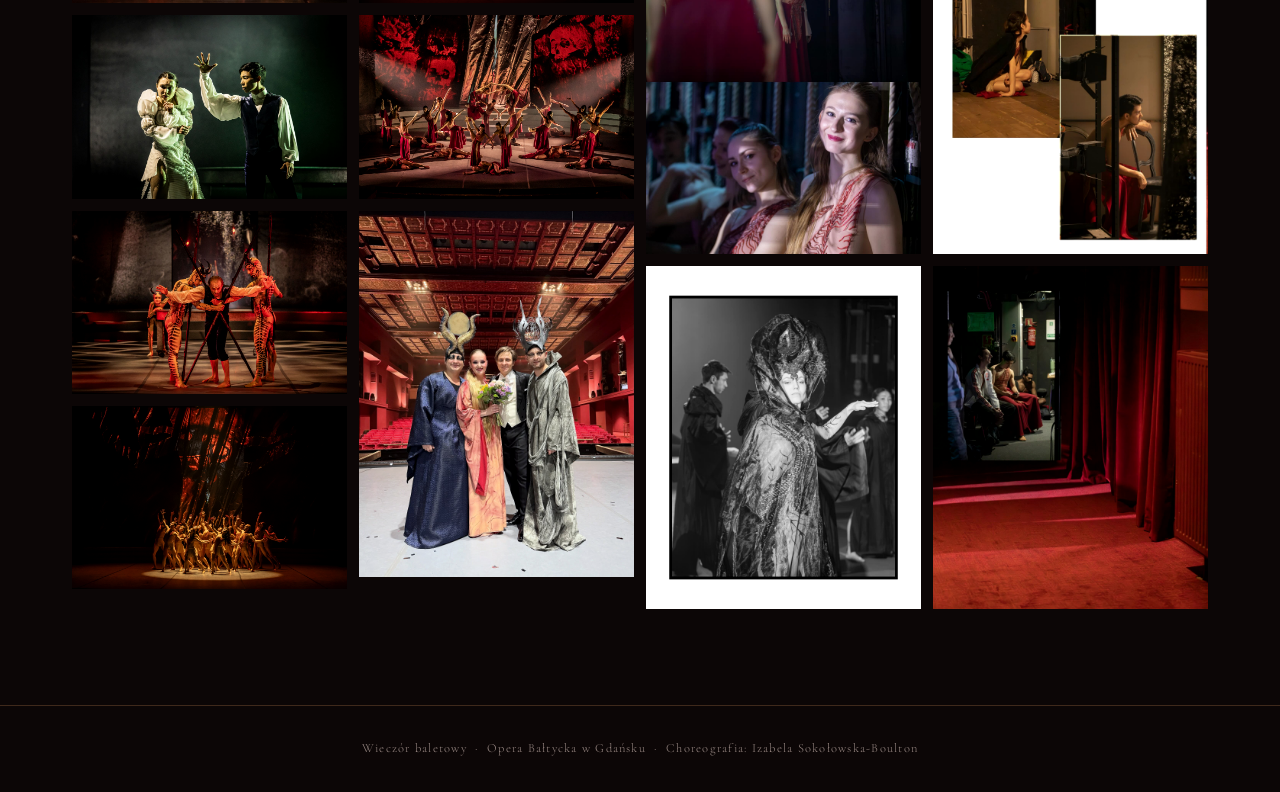
==== commit 4fbaf598: "Reorganizacja zdjęć: MainPage = Fantasy.jpg + Fortune.jpg, em9a* przeniesione do Gallery - images/Ma" ====
--- a/galeria.html
+++ b/galeria.html
@@ -31,7 +31,7 @@
       <a href="galeria.html"   data-pl="Galeria"   data-en="Gallery">Galeria</a>
       <a href="tworcy.html"    data-pl="Twórcy"    data-en="Creators">Twórcy</a>
       <a href="kulisy.html"    data-pl="Kulisy"    data-en="Behind the Scenes">Kulisy</a>
-      <a href="wywiad.html"    data-pl="Wywiad"    data-en="Interview">Wywiad</a>
+<!--      <a href="wywiad.html"    data-pl="Wywiad"    data-en="Interview">Wywiad</a> -->
       <a href="recenzje.html"  data-pl="Recenzje"  data-en="Press">Recenzje</a>
     </nav>
   </div>
@@ -51,14 +51,14 @@
       </p>
 
       <div class="gallery-grid fade-in">
-        <div class="gallery-item"><img src="images/em9a0101.jpg"  alt="Fantazja i Fortuna" loading="lazy"></div>
-        <div class="gallery-item"><img src="images/em9a0285.jpg"  alt="Fantazja i Fortuna" loading="lazy"></div>
-        <div class="gallery-item"><img src="images/em9a2918.jpg"  alt="Fantazja i Fortuna" loading="lazy"></div>
-        <div class="gallery-item"><img src="images/em9a3453.jpg"  alt="Fantazja i Fortuna" loading="lazy"></div>
-        <div class="gallery-item"><img src="images/em9a3940.jpg"  alt="Fantazja i Fortuna" loading="lazy"></div>
-        <div class="gallery-item"><img src="images/em9a8054.jpg"  alt="Fantazja i Fortuna" loading="lazy"></div>
-        <div class="gallery-item"><img src="images/em9a9064.jpg"  alt="Fantazja i Fortuna" loading="lazy"></div>
-        <div class="gallery-item"><img src="images/em9a9777.jpg"  alt="Fantazja i Fortuna" loading="lazy"></div>
+        <div class="gallery-item"><img src="images/Gallery/em9a0101.jpg"  alt="Fantazja i Fortuna" loading="lazy"></div>
+        <div class="gallery-item"><img src="images/Gallery/em9a0285.jpg"  alt="Fantazja i Fortuna" loading="lazy"></div>
+        <div class="gallery-item"><img src="images/Gallery/em9a2918.jpg"  alt="Fantazja i Fortuna" loading="lazy"></div>
+        <div class="gallery-item"><img src="images/Gallery/em9a3453.jpg"  alt="Fantazja i Fortuna" loading="lazy"></div>
+        <div class="gallery-item"><img src="images/Gallery/em9a3940.jpg"  alt="Fantazja i Fortuna" loading="lazy"></div>
+        <div class="gallery-item"><img src="images/Gallery/em9a8054.jpg"  alt="Fantazja i Fortuna" loading="lazy"></div>
+        <div class="gallery-item"><img src="images/Gallery/em9a9064.jpg"  alt="Fantazja i Fortuna" loading="lazy"></div>
+        <div class="gallery-item"><img src="images/Gallery/em9a9777.jpg"  alt="Fantazja i Fortuna" loading="lazy"></div>
 
         <div class="gallery-item"><img src="images/Gallery/operabaltycka_1772820057_3847015925665320920_4190660989.jpg" alt="Fantazja i Fortuna" loading="lazy"></div>
         <div class="gallery-item"><img src="images/Gallery/operabaltycka_1772820057_3847015925740859498_4190660989.jpg" alt="Fantazja i Fortuna" loading="lazy"></div>
--- a/css/main.css
+++ b/css/main.css
@@ -1,19 +1,21 @@
-@import url('https://fonts.googleapis.com/css2?family=Cinzel:wght@400;600;700&family=Lato:wght@300;400;700&display=swap');
+@import url('https://fonts.googleapis.com/css2?family=Cormorant+Garamond:ital,wght@0,400;0,500;0,600;0,700;1,400;1,500&family=Lato:wght@300;400;700&display=swap');
 
 /* ── ZMIENNE ── */
 :root {
-  --bg:         #0a0a0a;
-  --bg-2:       #111111;
-  --bg-3:       #1a1a1a;
-  --text:       #f5f0e8;
-  --text-muted: #9a9488;
-  --gold:       #c9a84c;
-  --gold-dark:  #8a6f2e;
+  --bg:         #0c0606;          /* ciepła czerń, lekko czerwonawa */
+  --bg-2:       #150a0b;
+  --bg-3:       #1d1010;
+  --text:       #f5e8e0;          /* ciepła kość słoniowa */
+  --text-muted: #9a8a85;          /* ciepły szarobeż */
+  --gold:       #c08552;          /* ciepły miedziany — primary akcent */
+  --gold-dark:  #7a4f29;
+  --crimson:    #8b1e3f;          /* burgund / oxblood — drugi akcent */
+  --crimson-d:  #6b1830;
   --red:        #8b1a1a;
-  --border:     rgba(201,168,76,0.25);
-  --border-h:   rgba(201,168,76,0.6);
-
-  --font-display: 'Cinzel', serif;
+  --border:     rgba(192,133,82,0.28);
+  --border-h:   rgba(192,133,82,0.65);
+
+  --font-display: 'Cormorant Garamond', serif;
   --font-body:    'Lato', sans-serif;
 
   --nav-h: 70px;
@@ -223,7 +225,7 @@
   line-height: 1.1;
 }
 
-/* Separator art deco */
+/* Separator — koło fortuny (rota) */
 .deco-separator {
   display: flex;
   align-items: center;
@@ -240,10 +242,27 @@
   background: var(--border);
 }
 .deco-separator__diamond {
-  width: 8px; height: 8px;
-  background: var(--gold);
-  transform: rotate(45deg);
+  width: 16px; height: 16px;
+  background: transparent;
+  border: 1px solid var(--crimson);
+  border-radius: 50%;
   flex-shrink: 0;
+  position: relative;
+}
+.deco-separator__diamond::before,
+.deco-separator__diamond::after {
+  content: '';
+  position: absolute;
+  top: 50%; left: 50%;
+  background: var(--crimson);
+}
+.deco-separator__diamond::before {
+  width: 16px; height: 1px;
+  transform: translate(-50%, -50%);
+}
+.deco-separator__diamond::after {
+  width: 1px; height: 16px;
+  transform: translate(-50%, -50%);
 }
 
 /* Kontener treści */
@@ -267,8 +286,8 @@
   position: relative;
   padding: 2rem 2.5rem;
   margin: 3rem 0;
-  border-left: 2px solid var(--gold);
-  background: rgba(201,168,76,0.04);
+  border-left: 2px solid var(--crimson);
+  background: rgba(139,30,63,0.06);
 }
 .pull-quote::before {
   content: '\201C';
@@ -276,20 +295,21 @@
   top: -1rem; left: 1.5rem;
   font-family: var(--font-display);
   font-size: 5rem;
-  color: var(--gold);
-  opacity: 0.3;
+  color: var(--crimson);
+  opacity: 0.4;
   line-height: 1;
 }
 .pull-quote p {
-  font-size: 1.1rem;
+  font-size: 1.2rem;
   font-style: italic;
   color: var(--text);
   margin-bottom: 0.75rem;
+  font-weight: 500;
 }
 .pull-quote cite {
   font-size: 0.8rem;
   letter-spacing: 0.15em;
-  color: var(--gold);
+  color: var(--crimson);
   font-style: normal;
   font-family: var(--font-display);
   text-transform: uppercase;
--- a/css/pages.css
+++ b/css/pages.css
@@ -50,19 +50,217 @@
 
 .hero__title {
   font-family: var(--font-display);
-  font-size: clamp(2.2rem, 6.5vw, 5.5rem);
+  font-size: clamp(2.4rem, 7vw, 6rem);
+  font-weight: 600;
+  letter-spacing: 0.06em;
+  color: var(--text);
+  text-transform: uppercase;
+  line-height: 1;
+  text-shadow: 0 0 80px rgba(192,133,82,0.4);
+}
+
+.hero__title .ampersand {
+  color: var(--crimson);
+  font-weight: 400;
+  margin: 0 0.1em;
+  font-style: italic;
+}
+
+/* ── HERO SPLIT (strona główna) ── */
+.hero--split {
+  display: grid;
+  grid-template-columns: 1fr 1fr;
+  height: 100dvh;
+  position: relative;
+  overflow: hidden;
+}
+
+.hero__half {
+  position: relative;
+  overflow: hidden;
+  display: flex;
+  align-items: center;
+  justify-content: center;
+  text-decoration: none;
+  color: var(--text);
+  cursor: pointer;
+}
+
+.hero__half-bg {
+  position: absolute;
+  inset: 0;
+  width: 100%;
+  height: 100%;
+  object-fit: cover;
+  object-position: center;
+  z-index: 0;
+  transition: transform 0.7s ease, filter 0.5s ease;
+  filter: contrast(1.05) brightness(0.95);
+}
+
+.hero__half--left .hero__half-bg {
+  filter: contrast(1.05) brightness(0.9) sepia(8%);
+}
+
+.hero__half:hover .hero__half-bg {
+  transform: scale(1.03);
+  filter: contrast(1.1) brightness(1);
+}
+
+.hero__half-overlay {
+  position: absolute;
+  inset: 0;
+  background: linear-gradient(180deg, rgba(12,6,6,0.15) 0%, rgba(12,6,6,0.05) 40%, rgba(12,6,6,0.55) 100%);
+  z-index: 1;
+}
+
+/* Lokalna pasówka pod tekstem dla czytelności */
+.hero__half-content {
+  background: radial-gradient(ellipse at center, rgba(12,6,6,0.55) 0%, rgba(12,6,6,0) 70%);
+  padding: 2.5rem 2rem !important;
+}
+
+.hero__half-content {
+  position: relative;
+  z-index: 2;
+  text-align: center;
+  padding: 0 2rem;
+}
+
+.hero__act-label {
+  font-family: var(--font-display);
+  font-size: clamp(0.85rem, 1.4vw, 1.05rem);
+  letter-spacing: 0.4em;
+  color: #d96a8a;
+  text-transform: uppercase;
+  margin-bottom: 1rem;
+  font-style: italic;
+  font-weight: 500;
+  text-shadow: 0 2px 12px rgba(0,0,0,0.8);
+}
+
+.hero__act-title {
+  font-family: var(--font-display);
+  font-size: clamp(2.6rem, 8vw, 6.5rem);
   font-weight: 700;
-  letter-spacing: 0.18em;
-  color: var(--gold);
+  letter-spacing: 0.04em;
+  color: var(--text);
   text-transform: uppercase;
   line-height: 1;
-  text-shadow: 0 0 80px rgba(201,168,76,0.35);
-}
-
-.hero__title .ampersand {
-  color: rgba(245,240,232,0.65);
+  text-shadow: 0 4px 30px rgba(0,0,0,0.85), 0 0 60px rgba(0,0,0,0.6);
+  margin-bottom: 1.25rem;
+}
+
+.hero__act-music {
+  font-family: var(--font-display);
+  font-size: clamp(0.85rem, 1.5vw, 1.1rem);
+  letter-spacing: 0.22em;
+  color: rgba(245,232,224,0.9);
+  text-transform: uppercase;
+  font-style: italic;
+  text-shadow: 0 2px 12px rgba(0,0,0,0.8);
+}
+
+/* Ampersand pośrodku */
+.hero__amp-wrap {
+  position: absolute;
+  top: 50%;
+  left: 50%;
+  transform: translate(-50%, -50%);
+  z-index: 5;
+  pointer-events: none;
+  display: flex;
+  flex-direction: column;
+  align-items: center;
+  gap: 0.5rem;
+}
+
+.hero__amp-line {
+  width: 1px;
+  height: 50px;
+  background: linear-gradient(to bottom, transparent, var(--crimson), transparent);
+}
+
+.hero__amp {
+  font-family: var(--font-display);
+  font-size: clamp(3rem, 8vw, 6rem);
   font-weight: 400;
-  margin: 0 0.15em;
+  font-style: italic;
+  color: var(--crimson);
+  line-height: 1;
+  text-shadow: 0 0 30px rgba(0,0,0,0.6), 0 0 60px rgba(139,30,63,0.4);
+}
+
+/* Scroll indicator — koło fortuny zamiast pulsującej linii */
+.hero__scroll-rota {
+  position: absolute;
+  bottom: 2rem;
+  left: 50%;
+  transform: translateX(-50%);
+  z-index: 6;
+  display: flex;
+  flex-direction: column;
+  align-items: center;
+  gap: 0.75rem;
+  text-decoration: none;
+  color: var(--text);
+}
+
+.hero__scroll-rota__label {
+  font-family: var(--font-display);
+  font-size: 0.7rem;
+  letter-spacing: 0.4em;
+  color: rgba(245,232,224,0.85);
+  text-transform: uppercase;
+  font-style: italic;
+}
+
+.hero__scroll-rota__wheel {
+  width: 28px;
+  height: 28px;
+  border: 1px solid rgba(245,232,224,0.7);
+  border-radius: 50%;
+  position: relative;
+  animation: rotaSpin 12s linear infinite;
+}
+
+.hero__scroll-rota__wheel::before,
+.hero__scroll-rota__wheel::after {
+  content: '';
+  position: absolute;
+  background: rgba(245,232,224,0.7);
+  top: 50%; left: 50%;
+}
+
+.hero__scroll-rota__wheel::before {
+  width: 28px; height: 1px;
+  transform: translate(-50%, -50%);
+}
+
+.hero__scroll-rota__wheel::after {
+  width: 1px; height: 28px;
+  transform: translate(-50%, -50%);
+}
+
+@keyframes rotaSpin {
+  from { transform: rotate(0deg); }
+  to   { transform: rotate(360deg); }
+}
+
+@media (max-width: 768px) {
+  .hero--split {
+    grid-template-columns: 1fr;
+    grid-template-rows: 1fr 1fr;
+  }
+  .hero__amp-wrap {
+    flex-direction: row;
+    gap: 1rem;
+  }
+  .hero__amp-line {
+    width: 50px;
+    height: 1px;
+    background: linear-gradient(to right, transparent, var(--crimson), transparent);
+  }
 }
 
 .hero__subtitle-line {
